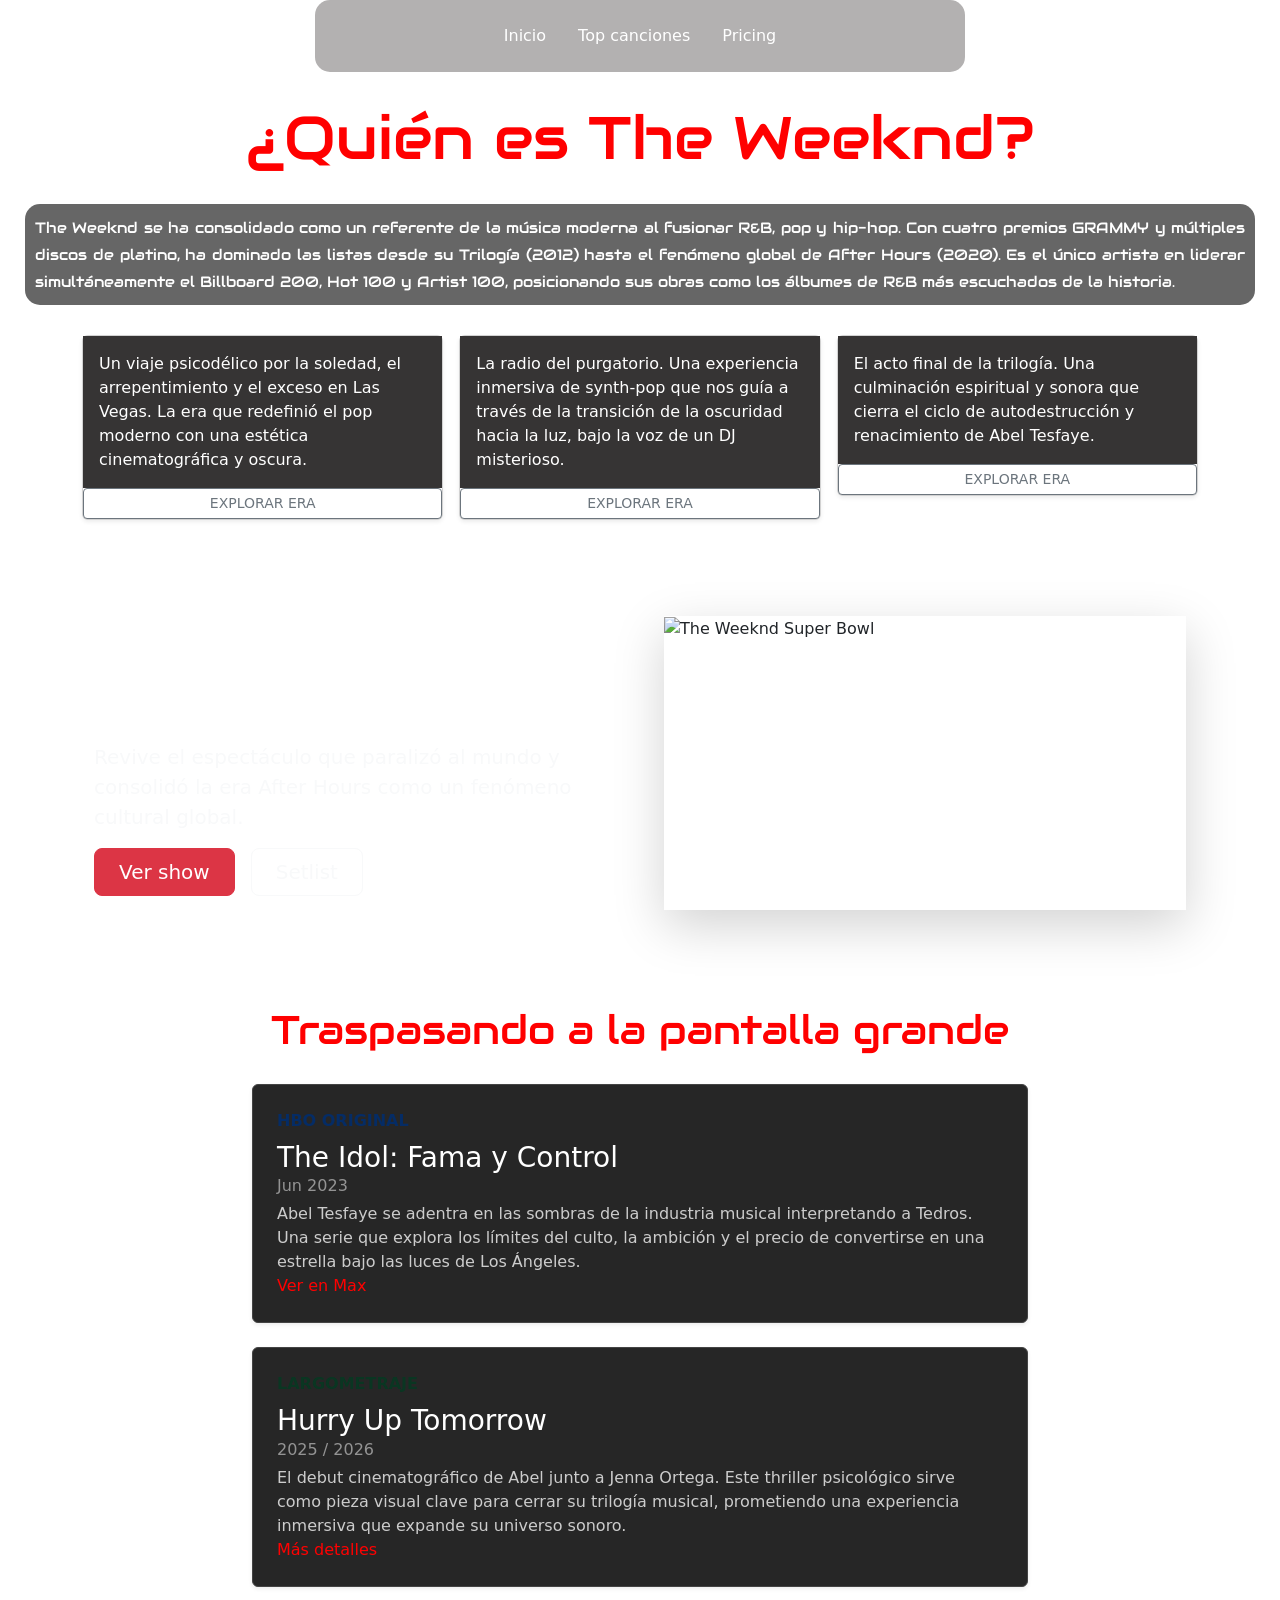
==== index.html @ 30b10d67 "Add files via upload" ====
<!doctype html>
<html lang="en">

<head>
    <meta charset="UTF-8" />
    <meta name="viewport" content="width=device-width, initial-scale=1.0" />
    <title>Principal</title>
    <link href="https://cdn.jsdelivr.net/npm/bootstrap@5.3.8/dist/css/bootstrap.min.css" rel="stylesheet"
        integrity="sha384-sRIl4kxILFvY47J16cr9ZwB07vP4J8+LH7qKQnuqkuIAvNWLzeN8tE5YBujZqJLB" crossorigin="anonymous" />
    <link href="https://fonts.googleapis.com/css2?family=Audiowide&display=swap" rel="stylesheet">
    <link href="https://fonts.googleapis.com/css2?family=Audiowide&family=Permanent+Marker&display=swap" rel="stylesheet">
    <link rel="stylesheet" href="estilos.css" />
</head>

<body>
    <section id="audio">
        <audio id="musica" loop>
            <source src="audio/23.-The-Weeknd-Runaway-_Bonus-Track_.mp3" type="audio/mpeg">
        </audio>

        <script>
            document.addEventListener("click", function () {
                let audio = document.getElementById("musica");
                audio.volume = 0.2;
                audio.play();
            });
        </script>
    </section>



    <section id="header">
        <div class="container">
            <header class="d-flex justify-content-center py-3">
                <ul class="nav">
                    <li class="nav-item">
                        <a href="index.html" class="nav-link active" aria-current="page">Inicio</a>
                    </li>
                    <li class="nav-item"><a href="top_canciones.html" class="nav-link">Top canciones</a></li>
                    <li class="nav-item"><a href="#" class="nav-link">Pricing</a></li>
                    
                </ul>
            </header>
        </div>
    </section>

    <section id="presentacion">
        <h1>¿Quién es The Weeknd?</h1>
        <p>The Weeknd se ha consolidado como un referente de la música moderna al fusionar R&B, pop y hip-hop. Con
            cuatro premios GRAMMY y múltiples discos de platino, ha dominado las listas desde su Trilogía (2012) hasta
            el fenómeno global de After Hours (2020). Es el único artista en liderar simultáneamente el Billboard 200,
            Hot 100 y Artist 100, posicionando sus obras como los álbumes de R&B más escuchados de la historia.</p>


    </section>

    <section id="imagenes">

        <div class="container">
            <div class="row row-cols-1 row-cols-sm-2 row-cols-md-3 g-3">
                <div class="col">
                    <div class="card shadow-sm"> <img src="img/after hours.png" alt="">
                        <title>Placeholder</title>
                        <rect width="100%" height="100%" fill="#55595c"></rect>
                        </svg>
                        <div class="card-body">
                            <p class="card-text">Un viaje psicodélico por la soledad, el arrepentimiento y el exceso en
                                Las Vegas. La era que redefinió el pop moderno con una estética cinematográfica y
                                oscura.</p>
                        </div>
                        <div class="btn-group"> <a
                                href="https://open.spotify.com/intl-es/album/742eAldb4AJKLoPgJhGRE7?si=c599e5ddf2b74422"
                                target="_blank" class="btn btn-sm btn-outline-secondary explorar-btn">
                                EXPLORAR ERA
                            </a></div>
                    </div>
                </div>
                <div class="col">
                    <div class="card shadow-sm"> <img src="img/dawn fm.jpg" alt="">
                        <title>Placeholder</title>
                        <rect width="100%" height="100%" fill="#55595c"></rect>
                        </svg>
                        <div class="card-body">
                            <p class="card-text">La radio del purgatorio. Una experiencia inmersiva de synth-pop que nos
                                guía a través de la transición de la oscuridad hacia la luz, bajo la voz de un DJ
                                misterioso.</p>
                        </div>
                        <div class="btn-group"> <a
                                href="https://open.spotify.com/intl-es/album/2nLOHgzXzwFEpl62zAgCEC?si=ea6e8d61e3484bf2"
                                target="_blank" class="btn btn-sm btn-outline-secondary explorar-btn">
                                EXPLORAR ERA
                            </a></div>
                    </div>
                </div>
                <div class="col">
                    <div class="card shadow-sm"> <img src="img/hurry up tomorrow.jpg" alt="">
                        <title>Placeholder</title>
                        <rect width="100%" height="100%" fill="#55595c"></rect>
                        </svg>
                        <div class="card-body">
                            <p class="card-text">El acto final de la trilogía. Una culminación espiritual y sonora que
                                cierra el ciclo de autodestrucción y renacimiento de Abel Tesfaye.</p>
                        </div>
                        <div class="btn-group"> <a
                                href="https://open.spotify.com/intl-es/album/3OxfaVgvTxUTy7276t7SPU?si=c477532f00294ef0"
                                target="_blank" class="btn btn-sm btn-outline-secondary explorar-btn">
                                EXPLORAR ERA
                            </a></div>
                    </div>
                </div>


    </section>

    <section id="video">
        <div class="container col-xxl-8 px-4 py-5">
            <div class="row flex-lg-row-reverse align-items-center g-5 py-5">
                <div class="col-10 col-sm-8 col-lg-6">
                    <div class="ratio ratio-16x9 shadow-lg">
                        <div class="video-poster-container">
                            <img src="img/superbowl.jpg" alt="The Weeknd Super Bowl" width="600px" class="poster-img">
                        </div>
                    </div>
                </div>
                <div class="col-lg-6">
                    <h1 class="display-5 fw-bold text-white lh-1 mb-3">La Leyenda del Halftime</h1>
                    <p class="lead text-light">Revive el espectáculo que paralizó al mundo y consolidó la era After
                        Hours como un fenómeno cultural global.</p>
                    <div class="d-grid gap-2 d-md-flex justify-content-md-start">
                        <a href="https://www.youtube.com/watch?v=9rhadTURsrw" target="_blank"><button type="button"
                                class="btn btn-danger btn-lg px-4 me-md-2">Ver show</button></a>
                        <a href="https://open.spotify.com/playlist/6cc7YU7CORkqpvtuH8g0aV?si=30349ce9a66a47f6"
                            target="_blank"><button type="button"
                                class="btn btn-outline-light btn-lg px-4">Setlist</button></a>

                    </div>
                </div>
            </div>
        </div>
    </section>

    <h2 class="subtitulo">Traspasando a la pantalla grande</h2>

    <section id="pantalla_grande">

        <div class="row mb-2">
            <div class="col-md-6">
                <div
                    class="row g-0 border rounded overflow-hidden flex-md-row mb-4 shadow-sm h-md-250 position-relative">
                    <div class="col p-4 d-flex flex-column position-static"> <strong
                            class="d-inline-block mb-2 text-primary-emphasis">HBO ORIGINAL</strong>
                        <h3 class="mb-0">The Idol: Fama y Control</h3>
                        <div class="mb-1 text-body-secondary">Jun 2023</div>
                        <p class="card-text mb-auto">Abel Tesfaye se adentra en las sombras de la industria musical
                            interpretando a Tedros. Una serie que explora los límites del culto, la ambición y el precio
                            de convertirse en una estrella bajo las luces de Los Ángeles.</p> <a
                            href="https://www.hbomax.com/pe/es/shows/idol/8893abd5-1a33-477b-94e4-20329e2d37ef"
                            target="_blank" class="icon-link gap-1 icon-link-hover stretched-link">
                            Ver en Max
                            <svg class="bi" aria-hidden="true">
                                <use xlink:href="#chevron-right"></use>
                            </svg> </a>
                    </div>
                    <div class="col-auto d-none d-lg-block"> <img src="img/the idol.jpg" height="250" alt="">
                        <title>Placeholder</title>
                        <rect width="100%" height="100%" fill="#55595c"></rect>
                        </svg>
                    </div>
                </div>
            </div>
            <div class="col-md-6">
                <div
                    class="row g-0 border rounded overflow-hidden flex-md-row mb-4 shadow-sm h-md-250 position-relative">
                    <div class="col p-4 d-flex flex-column position-static"> <strong
                            class="d-inline-block mb-2 text-success-emphasis">LARGOMETRAJE</strong>
                        <h3 class="mb-0">Hurry Up Tomorrow</h3>
                        <div class="mb-1 text-body-secondary">2025 / 2026</div>
                        <p class="mb-auto">El debut cinematográfico de Abel junto a Jenna Ortega. Este thriller
                            psicológico sirve como pieza visual clave para cerrar su trilogía musical, prometiendo una
                            experiencia inmersiva que expande su universo sonoro.</p> <a
                            href="https://www.hbomax.com/tr/en/movies/hurry-up-tomorrow/564e9c70-6203-4506-95c6-de43682102fe"
                            target="_blank" class="icon-link gap-1 icon-link-hover stretched-link">
                            Más detalles
                            <svg class="bi" aria-hidden="true">
                                <use xlink:href="#chevron-right"></use>
                            </svg> </a>
                    </div>
                    <div class="col-auto d-none d-lg-block"> <img src="img/movie hurry.jpg" height="250" alt="">
                        <title>Placeholder</title>
                        <rect width="100%" height="100%" fill="#55595c"></rect>
                        </svg>
                    </div>
                </div>
            </div>
        </div>

    </section>



    <section id="footer">
        <div class="container">
            <footer class="d-flex flex-wrap justify-content-between align-items-center py-3 my-4 border-top">
                <div class="col-md-4 d-flex align-items-center"> <span class="mb-3 mb-md-0 text-body-secondary">© 2026
                        XO Records</span> </div>
                <ul class="nav col-md-4 justify-content-end list-unstyled d-flex">
                    <li class="ms-3"><a class="text-body-secondary" href="https://www.instagram.com/theweeknd/#"
                            target="_blank" aria-label="Instagram"><svg xmlns="http://www.w3.org/2000/svg" width="20"
                                height="20" fill="currentColor" class="bi bi-instagram" viewBox="0 0 16 16">
                                <path
                                    d="M8 0C5.829 0 5.556.01 4.703.048 3.85.088 3.269.222 2.76.42a3.9 3.9 0 0 0-1.417.923A3.9 3.9 0 0 0 .42 2.76C.222 3.268.087 3.85.048 4.7.01 5.555 0 5.827 0 8.001c0 2.172.01 2.444.048 3.297.04.852.174 1.433.372 1.942.205.526.478.972.923 1.417.444.445.89.719 1.416.923.51.198 1.09.333 1.942.372C5.555 15.99 5.827 16 8 16s2.444-.01 3.298-.048c.851-.04 1.434-.174 1.943-.372a3.9 3.9 0 0 0 1.416-.923c.445-.445.718-.891.923-1.417.197-.509.332-1.09.372-1.942C15.99 10.445 16 10.173 16 8s-.01-2.445-.048-3.299c-.04-.851-.175-1.433-.372-1.941a3.9 3.9 0 0 0-.923-1.417A3.9 3.9 0 0 0 13.24.42c-.51-.198-1.092-.333-1.943-.372C10.443.01 10.172 0 7.998 0zm-.717 1.442h.718c2.136 0 2.389.007 3.232.046.78.035 1.204.166 1.486.275.373.145.64.319.92.599s.453.546.598.92c.11.281.24.705.275 1.485.039.843.047 1.096.047 3.231s-.008 2.389-.047 3.232c-.035.78-.166 1.203-.275 1.485a2.5 2.5 0 0 1-.599.919c-.28.28-.546.453-.92.598-.28.11-.704.24-1.485.276-.843.038-1.096.047-3.232.047s-2.39-.009-3.233-.047c-.78-.036-1.203-.166-1.485-.276a2.5 2.5 0 0 1-.92-.598 2.5 2.5 0 0 1-.6-.92c-.109-.281-.24-.705-.275-1.485-.038-.843-.046-1.096-.046-3.233s.008-2.388.046-3.231c.036-.78.166-1.204.276-1.486.145-.373.319-.64.599-.92s.546-.453.92-.598c.282-.11.705-.24 1.485-.276.738-.034 1.024-.044 2.515-.045zm4.988 1.328a.96.96 0 1 0 0 1.92.96.96 0 0 0 0-1.92m-4.27 1.122a4.109 4.109 0 1 0 0 8.217 4.109 4.109 0 0 0 0-8.217m0 1.441a2.667 2.667 0 1 1 0 5.334 2.667 2.667 0 0 1 0-5.334" />
                            </svg></a></li>
                    <li class="ms-3"><a class="text-body-secondary"
                            href="https://www.youtube.com/channel/UC0WP5P-ufpRfjbNrmOWwLBQ" target="_blank"
                            aria-label="Youtube"><svg xmlns="http://www.w3.org/2000/svg" width="20" height="20"
                                fill="currentColor" class="bi bi-youtube" viewBox="0 0 16 16">
                                <path
                                    d="M8.051 1.999h.089c.822.003 4.987.033 6.11.335a2.01 2.01 0 0 1 1.415 1.42c.101.38.172.883.22 1.402l.01.104.022.26.008.104c.065.914.073 1.77.074 1.957v.075c-.001.194-.01 1.108-.082 2.06l-.008.105-.009.104c-.05.572-.124 1.14-.235 1.558a2.01 2.01 0 0 1-1.415 1.42c-1.16.312-5.569.334-6.18.335h-.142c-.309 0-1.587-.006-2.927-.052l-.17-.006-.087-.004-.171-.007-.171-.007c-1.11-.049-2.167-.128-2.654-.26a2.01 2.01 0 0 1-1.415-1.419c-.111-.417-.185-.986-.235-1.558L.09 9.82l-.008-.104A31 31 0 0 1 0 7.68v-.123c.002-.215.01-.958.064-1.778l.007-.103.003-.052.008-.104.022-.26.01-.104c.048-.519.119-1.023.22-1.402a2.01 2.01 0 0 1 1.415-1.42c.487-.13 1.544-.21 2.654-.26l.17-.007.172-.006.086-.003.171-.007A100 100 0 0 1 7.858 2zM6.4 5.209v4.818l4.157-2.408z" />
                            </svg></a></li>
                </ul>
            </footer>
        </div>


    </section>

</body>

</html>
---- estilos.css ----
body {
    background-image: url(img/fondo1.jpg);
    background-repeat: no-repeat;
    background-size: cover;
    background-position: center;
    background-attachment: fixed;
}

#header .container {
    background: rgba(66, 61, 61, 0.4);
    width: 650px;
    border-radius: 15px 15px 15px 15px;
}

#header .nav-link {
    color: white;
}

#header .nav-link:hover {
    color: white;
}

.nav-pills .nav-link.active,
.nav-pills .show>.nav-link {
    color: var(--bs-nav-pills-link-active-color);
    background-color: rgba(241, 133, 61, 0.1);
}

#header .nav {
    color: white;
}

#header .nav-item:hover{

    background-color: #443125;
    border-radius: 5px 5px 5px 5px;

}



#presentacion h1 {
    color: red;
    font-family: "Audiowide", sans-serif;
    font-weight: 400;
    font-style: normal;
    text-align: center;
    font-size: 60px;
    margin-top: 30px;
    margin-bottom: 30px;

}

#presentacion p {
    color: white;
    background-color: rgba(0, 0, 0, 0.6);
    backdrop-filter: blur(5px);
    padding: 10px;
    border-radius: 15px 15px 15px 15px;
    font-size: 15px;
    font-family: "Audiowide", sans-serif;
    font-weight: 400;
    font-style: normal;
    width: 1230px;
    text-align: justify;
    line-height: 1.8;
    margin: auto;


}

#imagenes .card-body {

    background-color: rgb(54, 52, 52);


}

#imagenes .container {
    margin-top: 30px;
}

.card:hover {
    box-shadow: 0 0 20px rgba(255, 0, 0, 0.4);
    border-color: #ff0000;
    transition: 0.4s;
}

#imagenes .card-text {
    color: white;

}

.subtitulo{

    color: red;
    font-family: "Audiowide", sans-serif;
    font-weight: 400;
    font-style: normal;
    text-align: center;
    font-size: 40px;
    margin-bottom: 30px;

}

.col-md-6{
    width: 800px;
    margin: auto;
}

/* Llamamos a la estructura de la tarjeta de Bootstrap */
.row.g-0.border.rounded {
    background-color: rgba(0, 0, 0, 0.85) !important; /* Negro con ligera transparencia */
    backdrop-filter: blur(10px); /* Efecto de desenfoque muy elegante */
    border: 1px solid #444 !important; /* Borde gris oscuro para que no brille tanto */
    transition: all 0.3s ease;
}

/* Cambiamos el color de los textos dentro de la tarjeta */
.row.g-0.border.rounded h3 {
    color: white !important;
}

.row.g-0.border.rounded p {
    color: #ccc !important; /* Gris claro para el párrafo */
}

.row.g-0.border.rounded .text-body-secondary {
    color: rgba(255, 255, 255, 0.5) !important; /* La fecha en blanco suave */
}

/* El link de "Continue reading" ahora en rojo */
.row.g-0.border.rounded .icon-link {
    color: #ff0000 !important;
    text-decoration: none;
}

/* Efecto opcional: Brillo rojo al pasar el mouse */
.row.g-0.border.rounded:hover {
    border-color: #ff0000 !important;
    box-shadow: 0 0 20px rgba(255, 0, 0, 0.2);
}

/* 1. Estilo inicial de la imagen */
.row.g-0.border.rounded img {
    filter: grayscale(80%) brightness(0.7); /* Casi blanco y negro y un poco oscura */
    transition: all 0.5s ease; /* Transición suave de medio segundo */
    object-fit: cover; /* Evita que la imagen se deforme */
}

/* 2. Efecto cuando pasas el mouse por la TARJETA */
.row.g-0.border.rounded:hover img {
    filter: grayscale(0%) brightness(1.1); /* Recupera color y brilla un poco más */
    transform: scale(1.05); /* Un ligero zoom para dar profundidad */
}

/* 3. Aseguramos que el contenedor de la imagen no se desborde con el zoom */
.col-auto.d-none.d-lg-block {
    overflow: hidden;
}


#footer .text-body-secondary {
    --bs-text-opacity: 1;
    color: white !important;
}
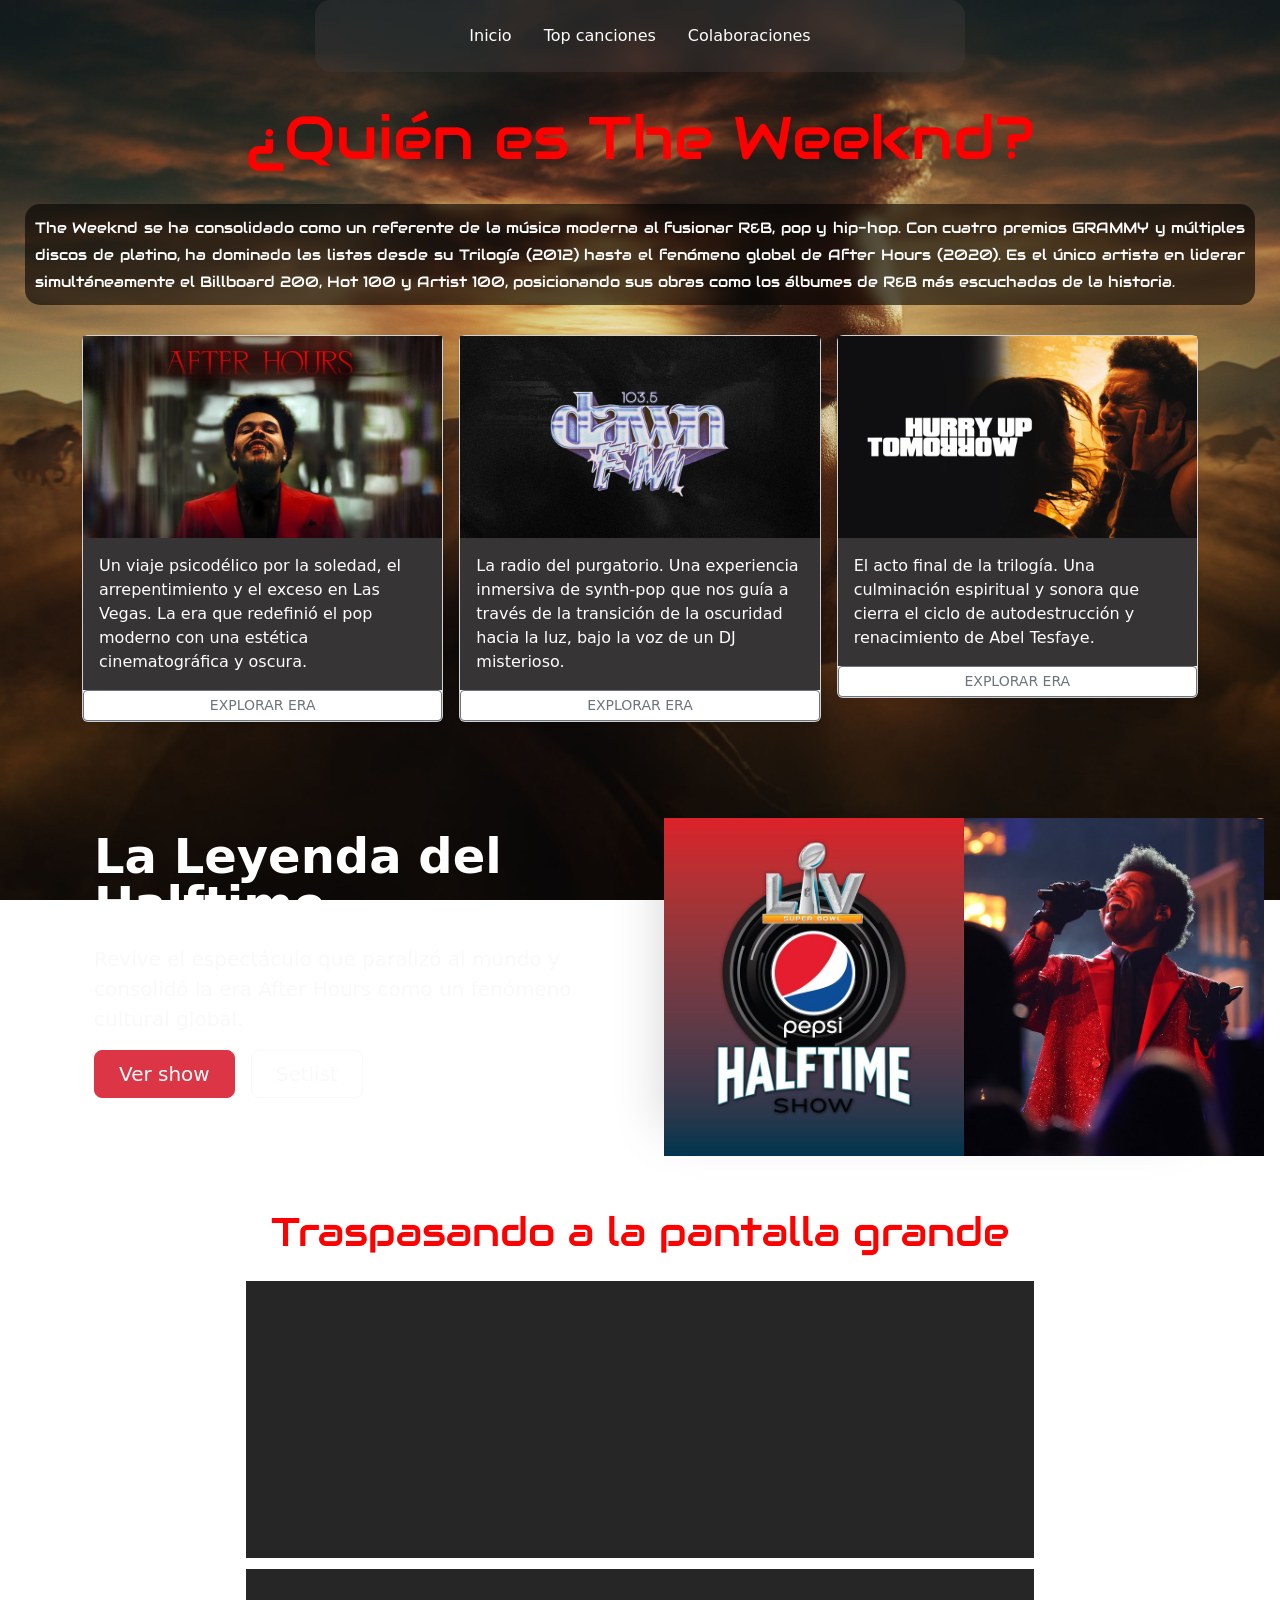
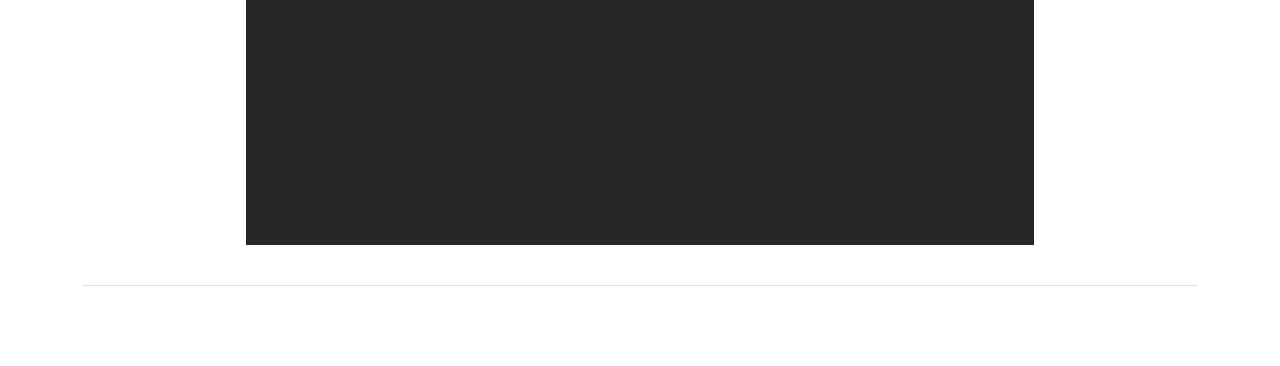
==== commit 0d975f39: "Add files via upload" ====
--- a/index.html
+++ b/index.html
@@ -37,7 +37,7 @@
                         <a href="index.html" class="nav-link active" aria-current="page">Inicio</a>
                     </li>
                     <li class="nav-item"><a href="top_canciones.html" class="nav-link">Top canciones</a></li>
-                    <li class="nav-item"><a href="#" class="nav-link">Pricing</a></li>
+                    <li class="nav-item"><a href="colaboraciones.html" class="nav-link">Colaboraciones</a></li>
                     
                 </ul>
             </header>
--- a/estilos.css
+++ b/estilos.css
@@ -8,6 +8,7 @@
 
 #header .container {
     background: rgba(66, 61, 61, 0.4);
+    backdrop-filter: blur(5px);
     width: 650px;
     border-radius: 15px 15px 15px 15px;
 }
@@ -31,10 +32,8 @@
 }
 
 #header .nav-item:hover{
-
     background-color: #443125;
     border-radius: 5px 5px 5px 5px;
-
 }
 
 
@@ -48,7 +47,6 @@
     font-size: 60px;
     margin-top: 30px;
     margin-bottom: 30px;
-
 }
 
 #presentacion p {
@@ -65,15 +63,11 @@
     text-align: justify;
     line-height: 1.8;
     margin: auto;
-
-
 }
 
 #imagenes .card-body {
 
     background-color: rgb(54, 52, 52);
-
-
 }
 
 #imagenes .container {
@@ -88,7 +82,6 @@
 
 #imagenes .card-text {
     color: white;
-
 }
 
 .subtitulo{
@@ -100,7 +93,6 @@
     text-align: center;
     font-size: 40px;
     margin-bottom: 30px;
-
 }
 
 .col-md-6{
@@ -108,57 +100,33 @@
     margin: auto;
 }
 
-/* Llamamos a la estructura de la tarjeta de Bootstrap */
 .row.g-0.border.rounded {
-    background-color: rgba(0, 0, 0, 0.85) !important; /* Negro con ligera transparencia */
-    backdrop-filter: blur(10px); /* Efecto de desenfoque muy elegante */
-    border: 1px solid #444 !important; /* Borde gris oscuro para que no brille tanto */
-    transition: all 0.3s ease;
+    background-color: rgba(0, 0, 0, 0.85) !important; 
+    backdrop-filter: blur(10px); 
+    border: 1px solid #444 !important; 
 }
 
-/* Cambiamos el color de los textos dentro de la tarjeta */
 .row.g-0.border.rounded h3 {
     color: white !important;
 }
 
 .row.g-0.border.rounded p {
-    color: #ccc !important; /* Gris claro para el párrafo */
+    color: #ccc !important; 
 }
 
 .row.g-0.border.rounded .text-body-secondary {
-    color: rgba(255, 255, 255, 0.5) !important; /* La fecha en blanco suave */
+    color: rgba(255, 255, 255, 0.5) !important; 
 }
 
-/* El link de "Continue reading" ahora en rojo */
 .row.g-0.border.rounded .icon-link {
     color: #ff0000 !important;
     text-decoration: none;
 }
 
-/* Efecto opcional: Brillo rojo al pasar el mouse */
 .row.g-0.border.rounded:hover {
     border-color: #ff0000 !important;
     box-shadow: 0 0 20px rgba(255, 0, 0, 0.2);
 }
-
-/* 1. Estilo inicial de la imagen */
-.row.g-0.border.rounded img {
-    filter: grayscale(80%) brightness(0.7); /* Casi blanco y negro y un poco oscura */
-    transition: all 0.5s ease; /* Transición suave de medio segundo */
-    object-fit: cover; /* Evita que la imagen se deforme */
-}
-
-/* 2. Efecto cuando pasas el mouse por la TARJETA */
-.row.g-0.border.rounded:hover img {
-    filter: grayscale(0%) brightness(1.1); /* Recupera color y brilla un poco más */
-    transform: scale(1.05); /* Un ligero zoom para dar profundidad */
-}
-
-/* 3. Aseguramos que el contenedor de la imagen no se desborde con el zoom */
-.col-auto.d-none.d-lg-block {
-    overflow: hidden;
-}
-
 
 #footer .text-body-secondary {
     --bs-text-opacity: 1;
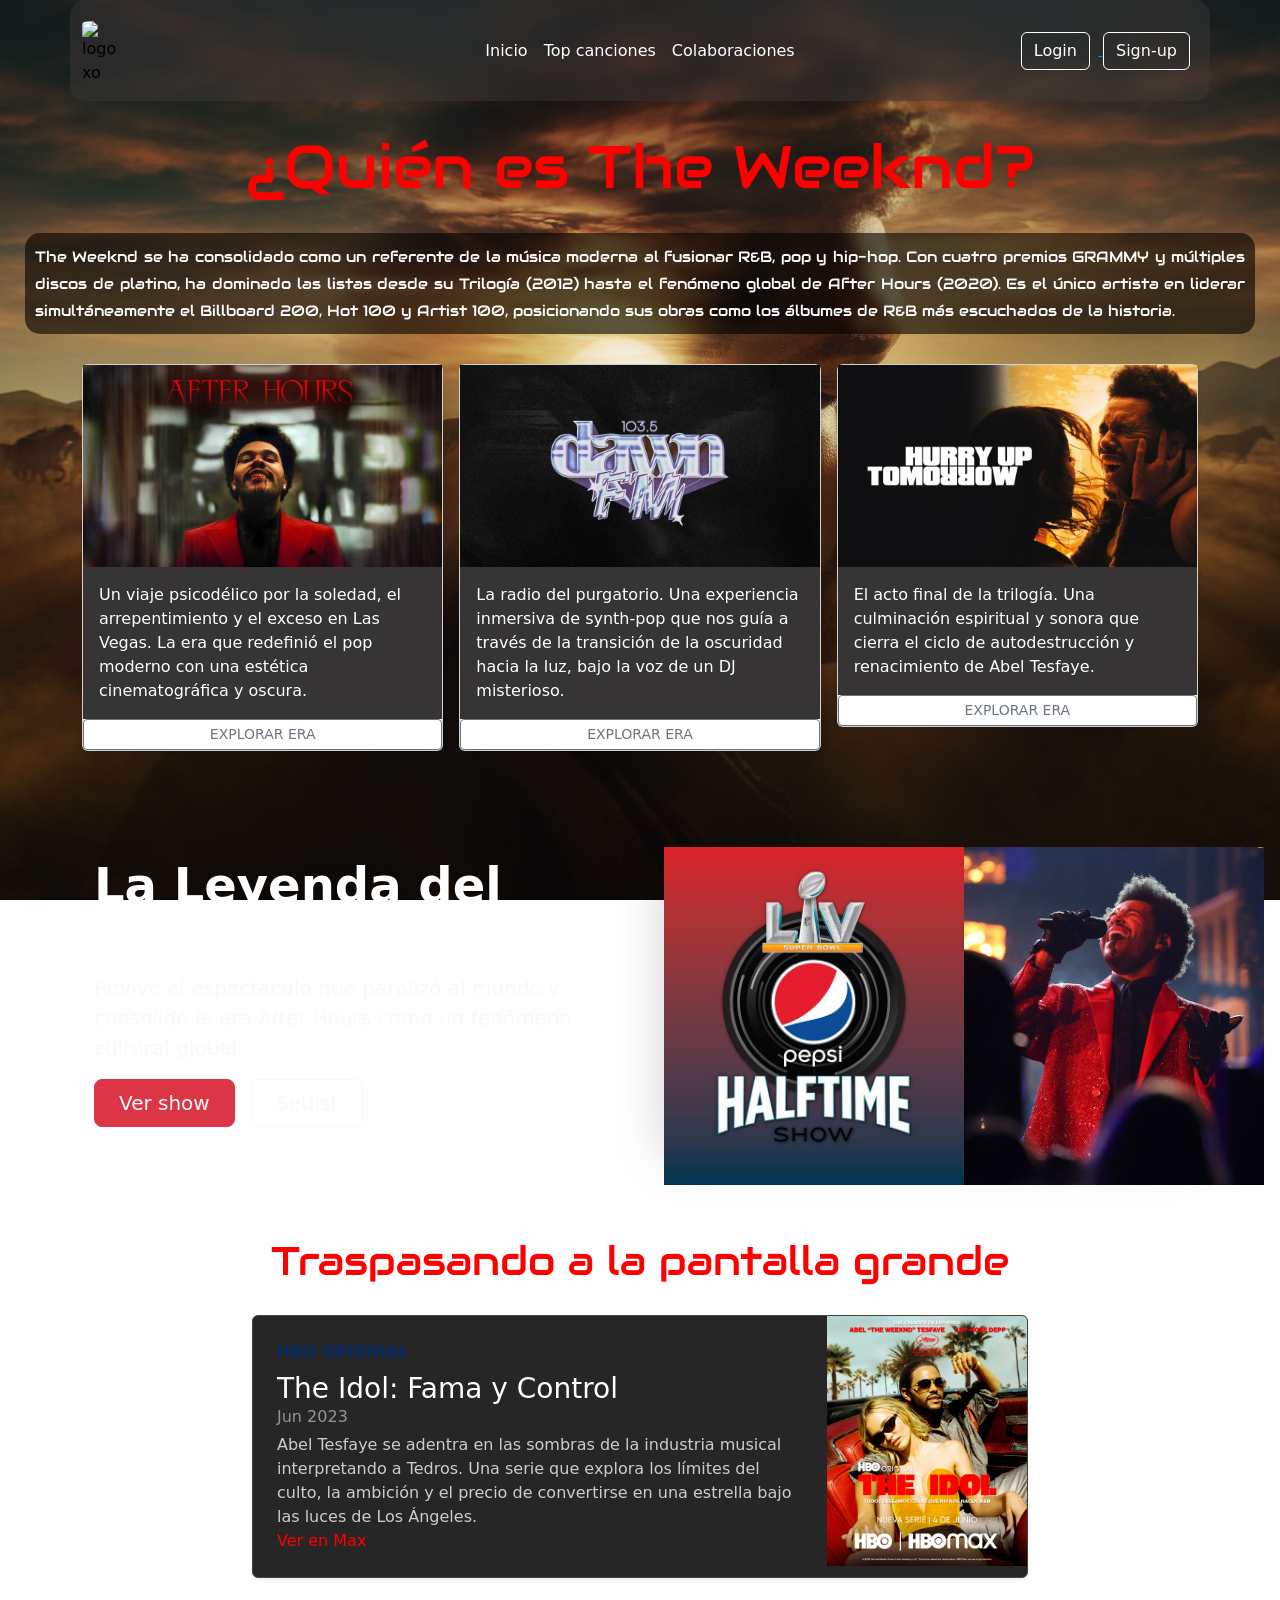
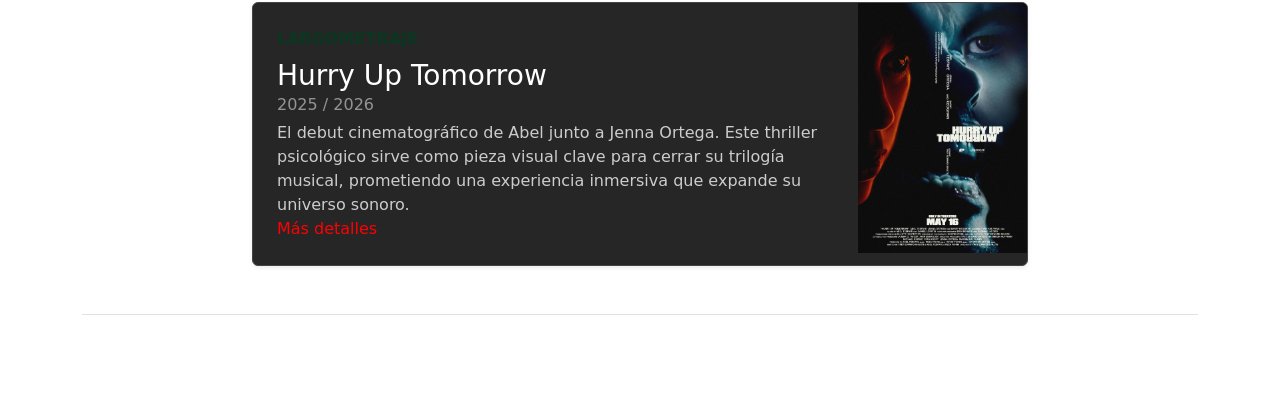
==== commit b5709f42: "Add files via upload" ====
--- a/index.html
+++ b/index.html
@@ -8,7 +8,8 @@
     <link href="https://cdn.jsdelivr.net/npm/bootstrap@5.3.8/dist/css/bootstrap.min.css" rel="stylesheet"
         integrity="sha384-sRIl4kxILFvY47J16cr9ZwB07vP4J8+LH7qKQnuqkuIAvNWLzeN8tE5YBujZqJLB" crossorigin="anonymous" />
     <link href="https://fonts.googleapis.com/css2?family=Audiowide&display=swap" rel="stylesheet">
-    <link href="https://fonts.googleapis.com/css2?family=Audiowide&family=Permanent+Marker&display=swap" rel="stylesheet">
+    <link href="https://fonts.googleapis.com/css2?family=Audiowide&family=Permanent+Marker&display=swap"
+        rel="stylesheet">
     <link rel="stylesheet" href="estilos.css" />
 </head>
 
@@ -31,15 +32,19 @@
 
     <section id="header">
         <div class="container">
-            <header class="d-flex justify-content-center py-3">
-                <ul class="nav">
-                    <li class="nav-item">
-                        <a href="index.html" class="nav-link active" aria-current="page">Inicio</a>
-                    </li>
-                    <li class="nav-item"><a href="top_canciones.html" class="nav-link">Top canciones</a></li>
-                    <li class="nav-item"><a href="colaboraciones.html" class="nav-link">Colaboraciones</a></li>
-                    
+            <header
+                class="d-flex flex-wrap align-items-center justify-content-center justify-content-md-between py-3 mb-4">
+                <div class="col-md-3 mb-2 mb-md-0"> <a href="/"
+                        class="d-inline-flex link-body-emphasis text-decoration-none"> <img src="img/logo xo.jpg"
+                            width="40px" height="" alt="logo xo"> </a> </div>
+                <ul class="nav col-12 col-md-auto mb-2 justify-content-center mb-md-0">
+                    <li><a href="index.html" class="nav-link px-2">Inicio</a></li>
+                    <li><a href="top_canciones.html" class="nav-link px-2">Top canciones</a></li>
+                    <li><a href="colaboraciones.html" class="nav-link px-2">Colaboraciones</a></li>
                 </ul>
+                <div class="col-md-3 text-end"> <a href="sesion.html"><button type="button"
+                        class="btn btn-outline-primary me-2">Login</button> <button type="button"
+                        class="btn btn-outline-primary me-2">Sign-up</button></a>  </div>
             </header>
         </div>
     </section>
--- a/estilos.css
+++ b/estilos.css
@@ -9,31 +9,34 @@
 #header .container {
     background: rgba(66, 61, 61, 0.4);
     backdrop-filter: blur(5px);
-    width: 650px;
+    width: 1200px;
     border-radius: 15px 15px 15px 15px;
 }
+
+#header .col-md-3 img{
+    padding-top: 5px;
+    border-radius: 8px 8px 5px 5px;
+}
+
 
 #header .nav-link {
     color: white;
 }
 
-#header .nav-link:hover {
+#header .nav-link:hover{
+    background-color: #443125;
+    border-radius: 5px 5px 5px 5px;
+}
+
+#header .btn{
+    border: 1px white solid;
     color: white;
 }
 
-.nav-pills .nav-link.active,
-.nav-pills .show>.nav-link {
-    color: var(--bs-nav-pills-link-active-color);
-    background-color: rgba(241, 133, 61, 0.1);
-}
-
-#header .nav {
-    color: white;
-}
-
-#header .nav-item:hover{
-    background-color: #443125;
-    border-radius: 5px 5px 5px 5px;
+#header .btn:hover{
+    background-color: rgb(138, 135, 135);
+    border: rgb(54, 52, 52);
+    color: black;
 }
 
 
@@ -129,7 +132,6 @@
 }
 
 #footer .text-body-secondary {
-    --bs-text-opacity: 1;
     color: white !important;
 }
 
